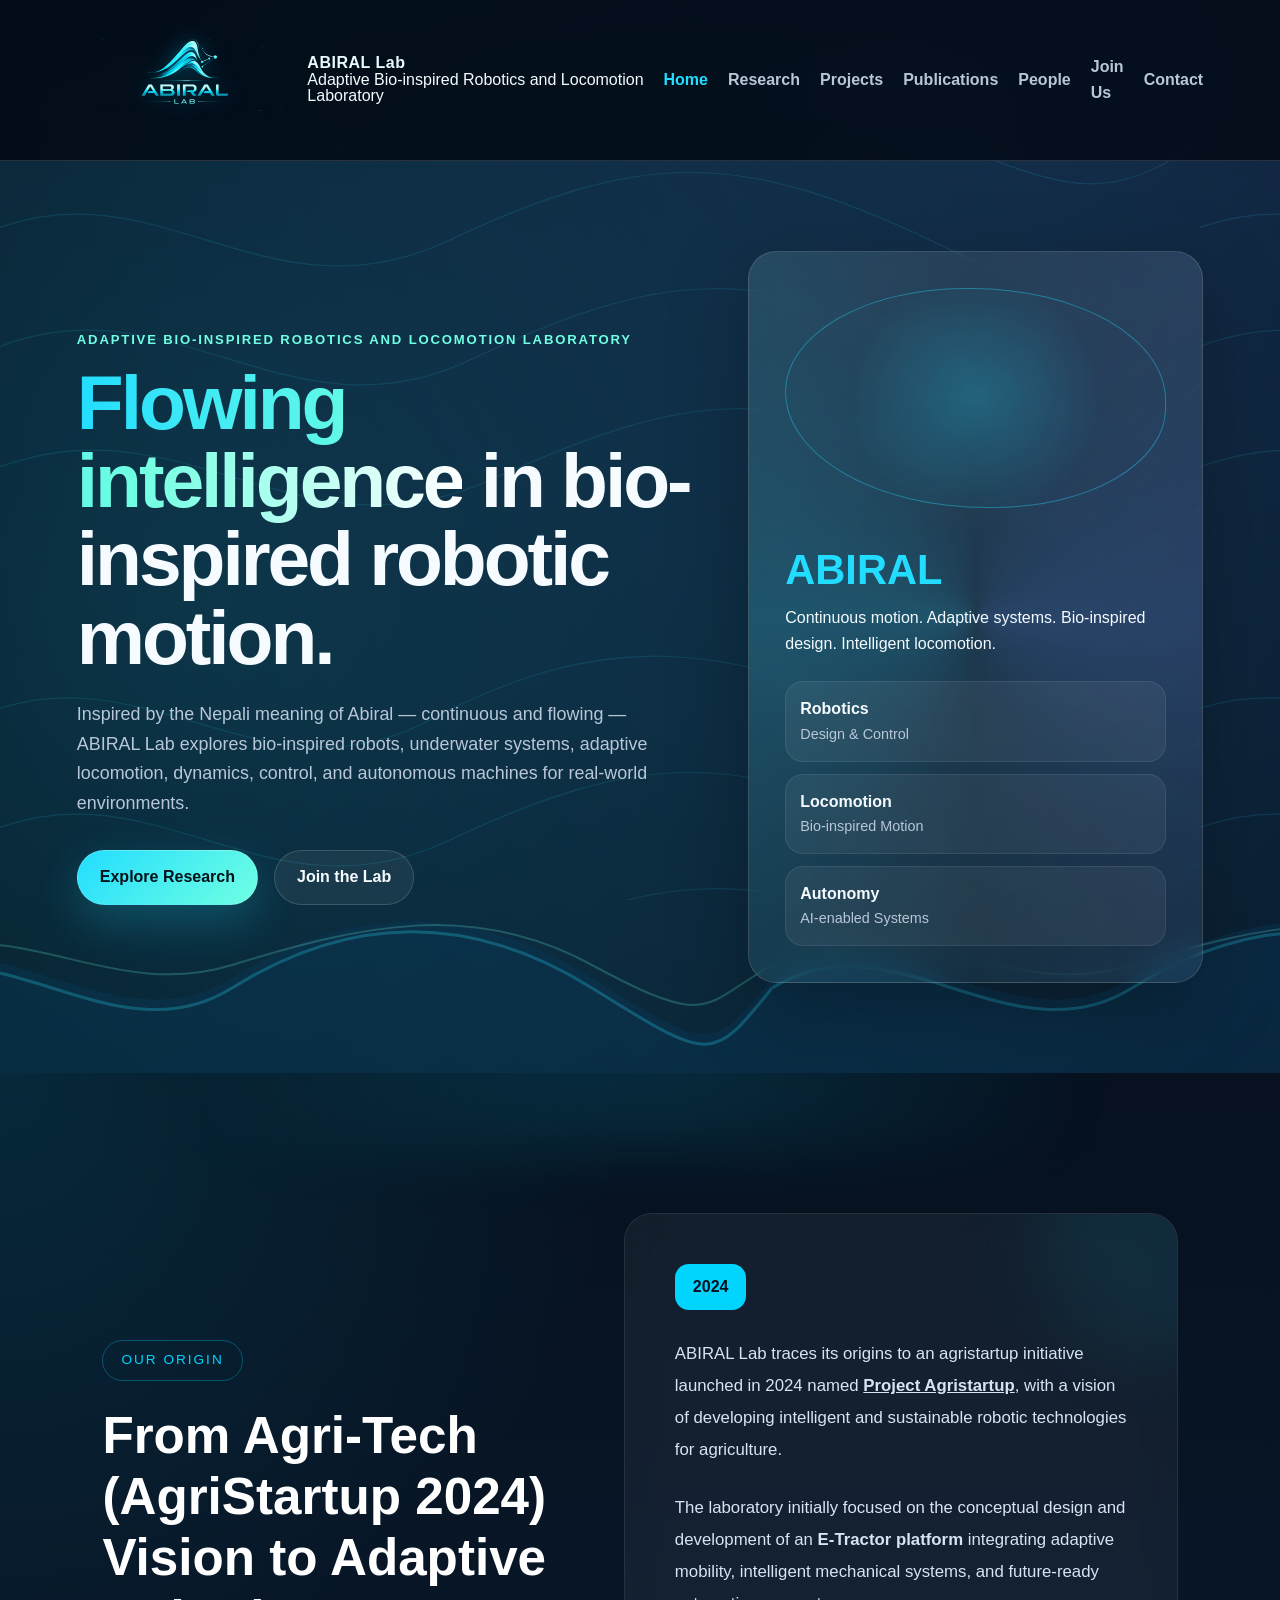
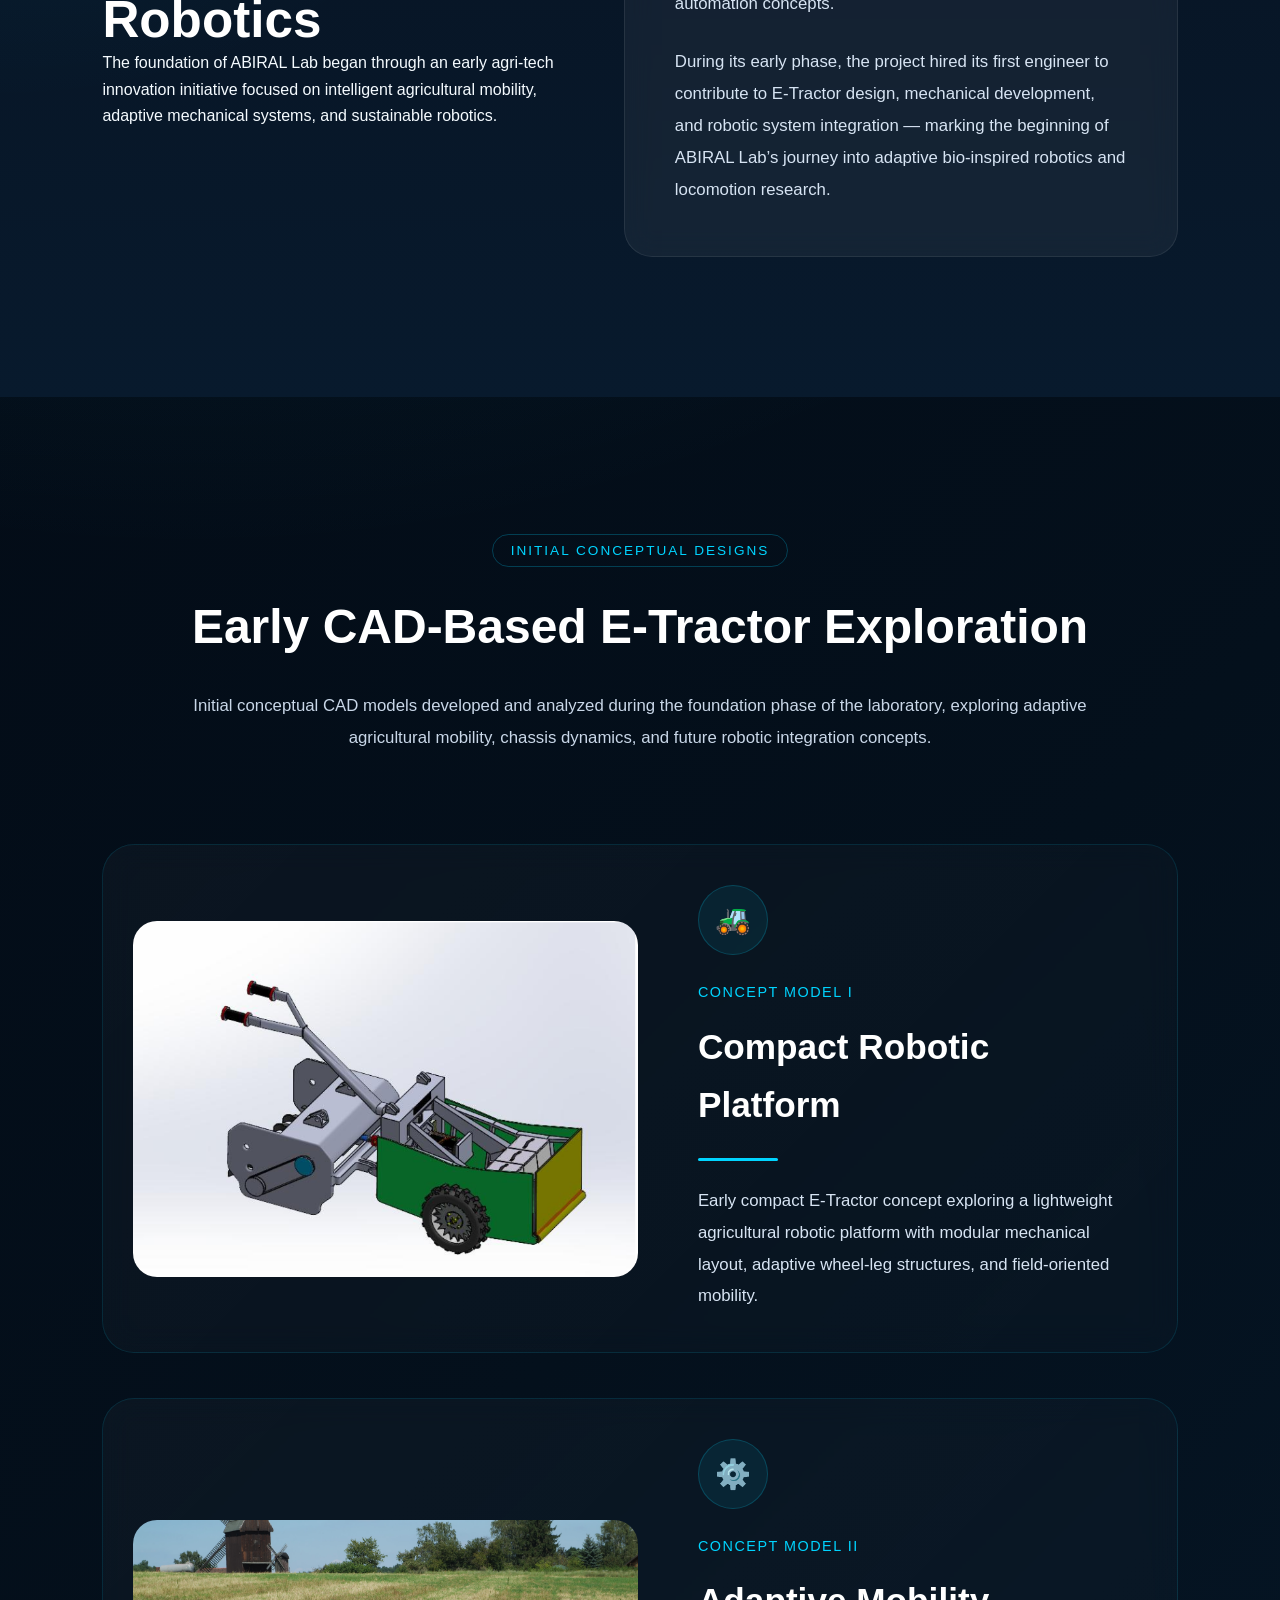
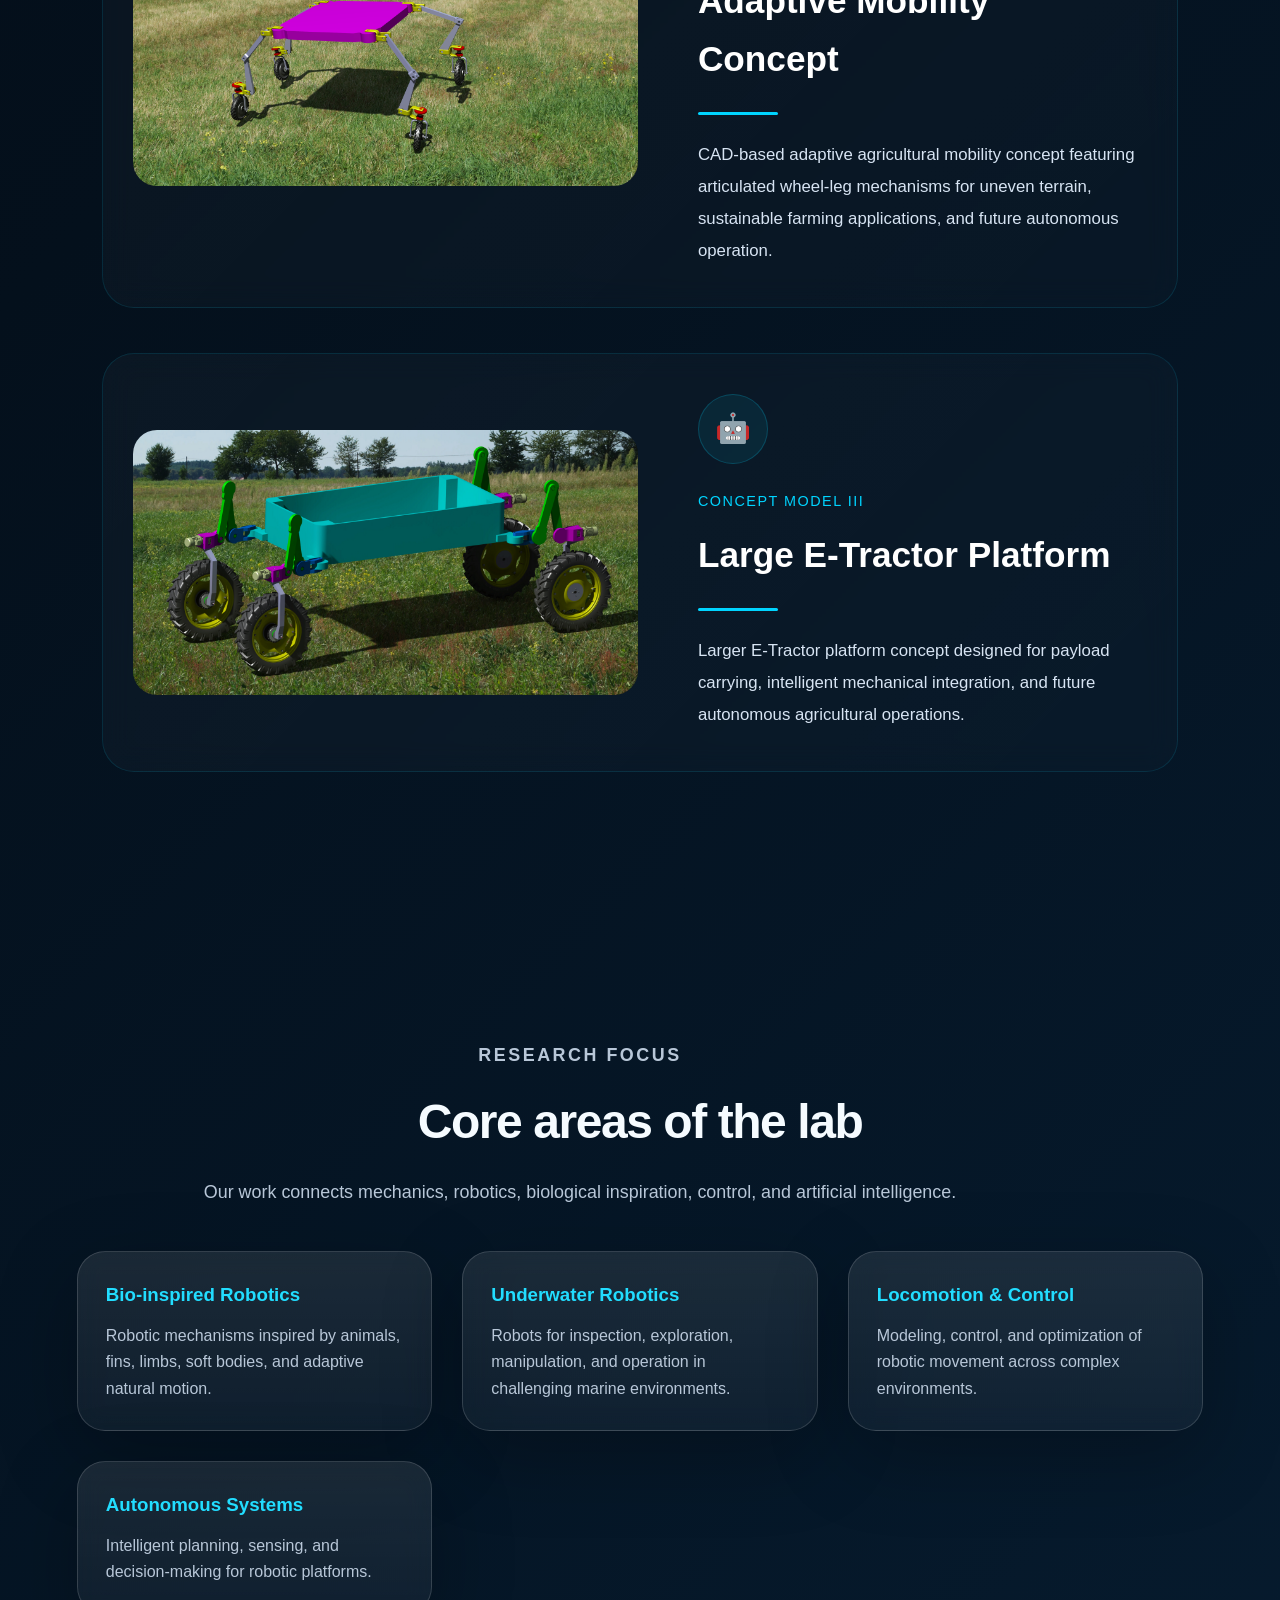
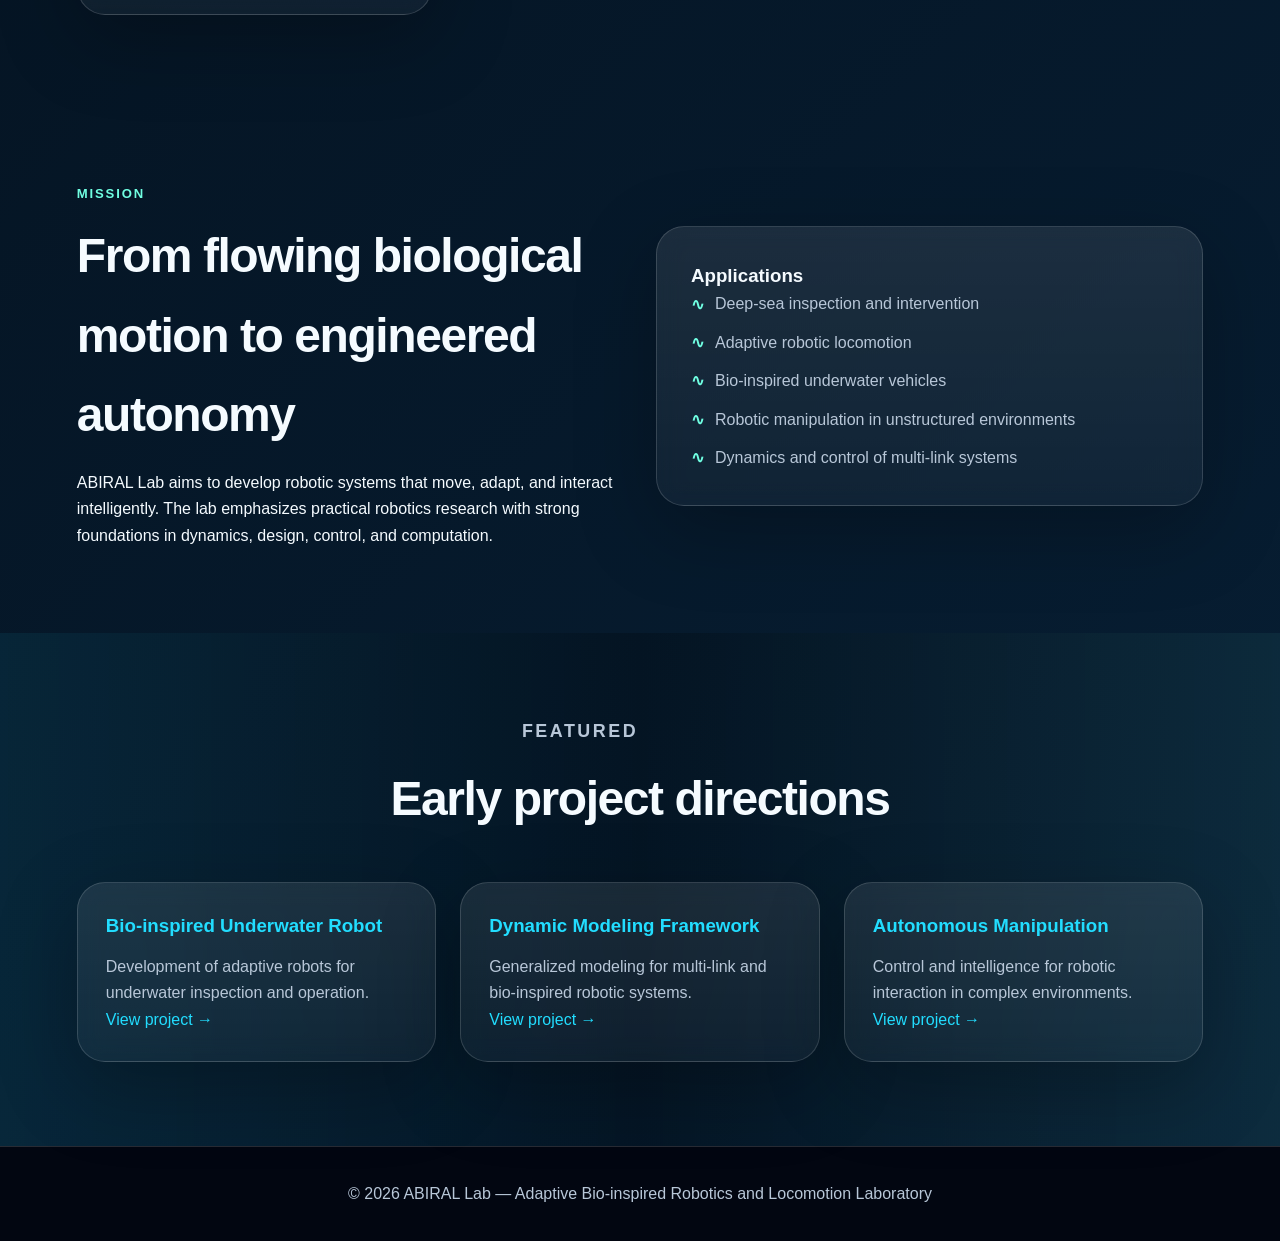
==== index.html @ 482db42f "Initial code of the website imported." ====
<!DOCTYPE html>
<html lang="en">
<head>
  <meta charset="UTF-8" />
  <meta name="viewport" content="width=device-width, initial-scale=1.0" />
  <meta name="description" content="ABIRAL Lab - Adaptive Bio-inspired Robotics and Locomotion Laboratory." />
  <title>ABIRAL Lab | Adaptive Bio-inspired Robotics and Locomotion Laboratory</title>
  <link rel="stylesheet" href="assets/css/style.css" />
</head>
<body>
  
  
  
	
<header class="site-header">

  <a class="brand" href="index.html">

    <img
      src="assets/images/logo.png"
      alt="ABIRAL Lab Logo"
      class="brand-logo"
    >

    <span class="brand-info">
      <strong>ABIRAL Lab</strong>
      <medium>Adaptive Bio-inspired Robotics and Locomotion Laboratory</medium>
    </span>

  </a>



    <button class="menu-toggle" aria-label="Toggle navigation">☰</button>
    <nav class="nav">
      <a class="active" href="index.html">Home</a>
      <a href="research.html">Research</a>
      <a href="projects.html">Projects</a>
      <a href="publications.html">Publications</a>
      <a href="people.html">People</a>
      <a href="join.html">Join Us</a>
      <a href="contact.html">Contact</a>
    </nav>
  </header>




  <main>
    <section class="hero">
      <div class="hero-grid">
        <div class="hero-text">
          <p class="eyebrow">Adaptive Bio-inspired Robotics and Locomotion Laboratory</p>
          <h1><span>Flowing intelligence</span> in bio-inspired robotic motion.</h1>
          <p class="lead">Inspired by the Nepali meaning of Abiral — continuous and flowing — ABIRAL Lab explores bio-inspired robots, underwater systems, adaptive locomotion, dynamics, control, and autonomous machines for real-world environments.</p>
          <div class="hero-actions">
            <a class="btn primary" href="research.html">Explore Research</a>
            <a class="btn secondary" href="join.html">Join the Lab</a>
          </div>
        </div>
        <div class="hero-card">
          <div class="orbit"></div>
          <h2>ABIRAL</h2>
          <p>Continuous motion. Adaptive systems. Bio-inspired design. Intelligent locomotion.</p>
          <div class="stats">
            <div><strong>Robotics</strong><span>Design & Control</span></div>
            <div><strong>Locomotion</strong><span>Bio-inspired Motion</span></div>
            <div><strong>Autonomy</strong><span>AI-enabled Systems</span></div>
          </div>
        </div>
      </div>
    </section>



<!-- ABOUT / ORIGIN SECTION -->
<section class="origin-section">

  <div class="wave-divider"></div>

  <div class="origin-container">

    <!-- LEFT -->
    <div class="origin-left">

      <span class="origin-tag">OUR ORIGIN</span>

      <h2>
        From Agri-Tech <strong>(AgriStartup 2024)</strong><br>
        Vision to Adaptive Robotics
      </h2>

      <p class="origin-intro">
        The foundation of ABIRAL Lab began through an early agri-tech
        innovation initiative focused on intelligent agricultural mobility,
        adaptive mechanical systems, and sustainable robotics.
      </p>

    </div>

    <!-- RIGHT -->
    <div class="origin-right">

      <div class="origin-card">

        <div class="year-badge">2024</div>

        <p>
          ABIRAL Lab traces its origins to an agristartup initiative
          launched in 2024 named
          <strong><u>Project Agristartup</u></strong>,
          with a vision of developing intelligent and sustainable robotic
          technologies for agriculture.
        </p>

        <br>

        <p>
          The laboratory initially focused on the conceptual design and
          development of an <strong>E-Tractor platform</strong> integrating
          adaptive mobility, intelligent mechanical systems, and future-ready
          automation concepts.
        </p>

        <br>

        <p>
          During its early phase, the project hired its first engineer to
          contribute to E-Tractor design, mechanical development, and robotic
          system integration — marking the beginning of ABIRAL Lab’s journey
          into adaptive bio-inspired robotics and locomotion research.
        </p>

      </div>

    </div>

  </div>



</section>
<!-- =========================================
     CAD SHOWCASE SECTION
========================================= -->

<section class="cad-showcase">

  <div class="cad-header">

    <span>INITIAL CONCEPTUAL DESIGNS</span>

    <h3>
      Early CAD-Based E-Tractor Exploration
    </h3>

    <p>
      Initial conceptual CAD models developed and analyzed during the
      foundation phase of the laboratory, exploring adaptive agricultural
      mobility, chassis dynamics, and future robotic integration concepts.
    </p>

  </div>

  <!-- MODEL 1 -->
  <div class="cad-row">

    <div class="cad-image">
      <img src="assets/images/model1.png"
           alt="Compact robotic agricultural platform">
    </div>

    <div class="cad-content">

      <div class="cad-icon">
        🚜
      </div>

      <span class="cad-label">
        CONCEPT MODEL I
      </span>

      <h4>
        Compact Robotic Platform
      </h4>

      <div class="cad-line"></div>

      <p>
        Early compact E-Tractor concept exploring a lightweight
        agricultural robotic platform with modular mechanical layout,
        adaptive wheel-leg structures, and field-oriented mobility.
      </p>

    </div>

  </div>

  <!-- MODEL 2 -->
  <div class="cad-row">

    <div class="cad-image">
      <img src="assets/images/model2.png"
           alt="Adaptive mobility agricultural robot">
    </div>

    <div class="cad-content">

      <div class="cad-icon">
        ⚙️
      </div>

      <span class="cad-label">
        CONCEPT MODEL II
      </span>

      <h4>
        Adaptive Mobility Concept
      </h4>

      <div class="cad-line"></div>

      <p>
        CAD-based adaptive agricultural mobility concept featuring
        articulated wheel-leg mechanisms for uneven terrain,
        sustainable farming applications, and future autonomous operation.
      </p>

    </div>

  </div>

  <!-- MODEL 3 -->
  <div class="cad-row">

    <div class="cad-image">
      <img src="assets/images/model3.png"
           alt="Large E-Tractor CAD concept">
    </div>

    <div class="cad-content">

      <div class="cad-icon">
        🤖
      </div>

      <span class="cad-label">
        CONCEPT MODEL III
      </span>

      <h4>
        Large E-Tractor Platform
      </h4>

      <div class="cad-line"></div>

      <p>
        Larger E-Tractor platform concept designed for payload carrying,
        intelligent mechanical integration, and future autonomous
        agricultural operations.
      </p>

    </div>

  </div>

</section>






    <section class="section">
      <div class="section-heading">
        <p class="eyebrow">Research Focus</p>
        <h2>Core areas of the lab</h2>
        <p>Our work connects mechanics, robotics, biological inspiration, control, and artificial intelligence.</p>
      </div>
      <div class="cards four">
        <article class="card"><h3>Bio-inspired Robotics</h3><p>Robotic mechanisms inspired by animals, fins, limbs, soft bodies, and adaptive natural motion.</p></article>
        <article class="card"><h3>Underwater Robotics</h3><p>Robots for inspection, exploration, manipulation, and operation in challenging marine environments.</p></article>
        <article class="card"><h3>Locomotion & Control</h3><p>Modeling, control, and optimization of robotic movement across complex environments.</p></article>
        <article class="card"><h3>Autonomous Systems</h3><p>Intelligent planning, sensing, and decision-making for robotic platforms.</p></article>
      </div>
    </section>

    <section class="section split">
      <div>
        <p class="eyebrow">Mission</p>
        <h2>From flowing biological motion to engineered autonomy</h2>
        <p>ABIRAL Lab aims to develop robotic systems that move, adapt, and interact intelligently. The lab emphasizes practical robotics research with strong foundations in dynamics, design, control, and computation.</p>
      </div>
      <div class="panel">
        <h3>Applications</h3>
        <ul class="clean-list">
          <li>Deep-sea inspection and intervention</li>
          <li>Adaptive robotic locomotion</li>
          <li>Bio-inspired underwater vehicles</li>
          <li>Robotic manipulation in unstructured environments</li>
          <li>Dynamics and control of multi-link systems</li>
        </ul>
      </div>
    </section>

    <section class="section dark-band">
      <div class="section-heading">
        <p class="eyebrow">Featured</p>
        <h2>Early project directions</h2>
      </div>
      <div class="cards three">
        <article class="card glow"><h3>Bio-inspired Underwater Robot</h3><p>Development of adaptive robots for underwater inspection and operation.</p><a href="projects.html">View project →</a></article>
        <article class="card glow"><h3>Dynamic Modeling Framework</h3><p>Generalized modeling for multi-link and bio-inspired robotic systems.</p><a href="projects.html">View project →</a></article>
        <article class="card glow"><h3>Autonomous Manipulation</h3><p>Control and intelligence for robotic interaction in complex environments.</p><a href="projects.html">View project →</a></article>
      </div>
    </section>
  </main>

  <footer class="footer"><p>© 2026 ABIRAL Lab — Adaptive Bio-inspired Robotics and Locomotion Laboratory</p></footer>
  <script src="assets/js/main.js"></script>
</body>
</html>
---- assets/css/style.css ----
:root{
  --bg:#04101c;
  --bg2:#08243b;
  --panel:rgba(255,255,255,.075);
  --line:rgba(255,255,255,.15);
  --text:#f5fbff;
  --muted:#b8c7d8;
  --cyan:#22ddff;
  --blue:#5d8cff;
  --aqua:#70ffe2;
  --dark:#020711;
}
*{box-sizing:border-box;margin:0;padding:0}
html{scroll-behavior:smooth}
body{
  font-family:Inter,Arial,sans-serif;
  background:
    radial-gradient(circle at 15% 10%,rgba(34,221,255,.18),transparent 28%),
    radial-gradient(circle at 85% 0%,rgba(93,140,255,.18),transparent 26%),
    linear-gradient(135deg,#020711 0%,#04101c 48%,#071f35 100%);
  color:var(--text);
  line-height:1.65;
  overflow-x:hidden;
}
body:before{
  content:"";
  position:fixed;
  inset:0;
  pointer-events:none;
  opacity:.28;
  background-image:
    url("data:image/svg+xml,%3Csvg width='1200' height='600' viewBox='0 0 1200 600' xmlns='http://www.w3.org/2000/svg'%3E%3Cg fill='none' stroke='%2322ddff' stroke-width='1.2' stroke-opacity='.45'%3E%3Cpath d='M-30 120 C140 40 260 210 430 120 S720 40 900 120 1110 210 1230 120'/%3E%3Cpath d='M-30 240 C150 150 260 330 450 240 S740 150 930 240 1110 330 1230 240'/%3E%3Cpath d='M-30 360 C160 260 280 450 470 360 S760 260 950 360 1120 450 1230 360'/%3E%3Cpath d='M-30 480 C170 380 290 570 490 480 S780 380 970 480 1130 570 1230 480'/%3E%3C/g%3E%3C/svg%3E");
  background-size:1200px 600px;
  animation:waveDrift 24s linear infinite;
}
a{color:var(--cyan);text-decoration:none}
.site-header{
  position:sticky;top:0;z-index:10;
  display:flex;align-items:center;justify-content:space-between;
  padding:16px 6%;
  background:rgba(2,7,17,.78);
  backdrop-filter:blur(18px);
  border-bottom:1px solid var(--line);
}
.brand{display:flex;gap:12px;align-items:center;color:var(--text)}
.brand-mark{
  display:grid;place-items:center;width:44px;height:44px;border-radius:16px;
  background:linear-gradient(135deg,var(--cyan),var(--aqua) 48%,var(--blue));
  color:#00111a;font-weight:900;
  box-shadow:0 0 34px rgba(34,221,255,.32);
}
.brand small{display:block;color:var(--muted);font-size:.75rem}
.nav{display:flex;gap:20px;align-items:center}.nav a{color:var(--muted);font-weight:700}.nav a:hover,.nav a.active{color:var(--cyan)}
.menu-toggle{display:none;background:none;border:1px solid var(--line);color:var(--text);font-size:1.4rem;border-radius:10px;padding:6px 10px}
.hero{min-height:90vh;display:flex;align-items:center;padding:90px 6%;position:relative;overflow:hidden}
.hero:before,.hero:after{content:"";position:absolute;left:-10%;right:-10%;height:190px;pointer-events:none;background-repeat:repeat-x;background-size:900px 190px;opacity:.48}
.hero:before{bottom:0;background-image:url("data:image/svg+xml,%3Csvg width='900' height='190' viewBox='0 0 900 190' xmlns='http://www.w3.org/2000/svg'%3E%3Cpath d='M0 95 C120 20 240 170 360 95 S600 20 720 95 840 170 900 95 V190 H0 Z' fill='%23093a5a' fill-opacity='.75'/%3E%3Cpath d='M0 105 C120 30 240 180 360 105 S600 30 720 105 840 180 900 105' fill='none' stroke='%2322ddff' stroke-width='3' stroke-opacity='.55'/%3E%3C/svg%3E");animation:waveSlide 18s linear infinite}
.hero:after{bottom:28px;background-image:url("data:image/svg+xml,%3Csvg width='900' height='190' viewBox='0 0 900 190' xmlns='http://www.w3.org/2000/svg'%3E%3Cpath d='M0 110 C140 45 230 150 360 110 S600 45 720 110 830 150 900 110' fill='none' stroke='%2370ffe2' stroke-width='2' stroke-opacity='.45'/%3E%3C/svg%3E");animation:waveSlideReverse 23s linear infinite}
.hero-grid{display:grid;grid-template-columns:1.15fr .85fr;gap:56px;align-items:center;width:100%;position:relative;z-index:1}
.eyebrow{color:var(--aqua);text-transform:uppercase;letter-spacing:.14em;font-size:.82rem;font-weight:900;margin-bottom:12px}
.hero h1,.page-hero h1{font-size:clamp(2.5rem,6vw,5.4rem);line-height:1.02;margin-bottom:24px;letter-spacing:-.04em}
.hero h1 span,.fluid-text{background:linear-gradient(90deg,var(--cyan),var(--aqua),#fff);-webkit-background-clip:text;background-clip:text;color:transparent}
.lead,.page-hero p,.section-heading p{color:var(--muted);font-size:1.12rem;max-width:760px}
.hero-actions{margin-top:32px;display:flex;gap:16px;flex-wrap:wrap}.btn{display:inline-block;padding:13px 22px;border-radius:999px;font-weight:900;border:1px solid var(--line)}.btn.primary{background:linear-gradient(135deg,var(--cyan),var(--aqua));color:#00111a;box-shadow:0 16px 45px rgba(34,221,255,.22)}.btn.secondary{color:var(--text);background:rgba(255,255,255,.06)}
.hero-card,.panel,.card,.person,.publication,.project,.contact-form{background:linear-gradient(180deg,rgba(255,255,255,.09),rgba(255,255,255,.045));border:1px solid var(--line);border-radius:28px;box-shadow:0 24px 80px rgba(0,0,0,.25);backdrop-filter:blur(12px)}
.hero-card{padding:36px;position:relative;overflow:hidden}.hero-card:before{content:"";position:absolute;inset:-80px;background:conic-gradient(from 180deg,transparent,var(--cyan),transparent,var(--blue),transparent);opacity:.16;animation:spin 12s linear infinite}.hero-card>*{position:relative}.orbit{height:220px;border:1px solid rgba(34,221,255,.4);border-radius:48% 52% 46% 54%;margin-bottom:28px;background:radial-gradient(circle,rgba(34,221,255,.24),transparent 58%);animation:morph 7s ease-in-out infinite}.hero-card h2{font-size:2.6rem;color:var(--cyan)}.stats{display:grid;gap:12px;margin-top:24px}.stats div{padding:14px;border-radius:18px;background:rgba(255,255,255,.06);border:1px solid rgba(255,255,255,.08)}.stats span{display:block;color:var(--muted);font-size:.9rem}
.section{padding:84px 6%;position:relative}.section-heading{text-align:center;max-width:880px;margin:0 auto 44px}.section-heading h2,.section h2{font-size:clamp(2rem,4vw,3rem);margin-bottom:16px;letter-spacing:-.03em}.cards{display:grid;gap:24px}.cards.four{grid-template-columns:repeat(4,1fr)}.cards.three{grid-template-columns:repeat(3,1fr)}.card,.person,.publication{padding:28px}.card h3,.person h3,.publication h3,.project h3{color:var(--cyan);margin-bottom:12px}.card p,.person p,.publication p,.project p,.panel p,.clean-list{color:var(--muted)}.glow:hover,.card:hover{border-color:rgba(34,221,255,.75);transform:translateY(-5px);transition:.25s;box-shadow:0 22px 70px rgba(34,221,255,.12)}
.split{display:grid;grid-template-columns:1fr 1fr;gap:32px;align-items:center}.panel{padding:34px}.clean-list{list-style:none;display:grid;gap:12px}.clean-list li{padding-left:24px;position:relative}.clean-list li:before{content:'∿';position:absolute;left:0;color:var(--aqua);font-weight:900}.dark-band{background:linear-gradient(90deg,rgba(34,221,255,.07),rgba(0,0,0,.22),rgba(112,255,226,.06))}.page-hero{padding:105px 6% 70px;text-align:center;background:linear-gradient(180deg,rgba(34,221,255,.12),transparent);position:relative;overflow:hidden}.page-hero:after{content:"";position:absolute;left:-10%;right:-10%;bottom:-35px;height:120px;background:url("data:image/svg+xml,%3Csvg width='900' height='120' viewBox='0 0 900 120' xmlns='http://www.w3.org/2000/svg'%3E%3Cpath d='M0 70 C130 10 250 125 380 70 S620 10 750 70 850 125 900 70' fill='none' stroke='%2322ddff' stroke-width='2' stroke-opacity='.35'/%3E%3C/svg%3E") repeat-x;background-size:900px 120px;animation:waveSlide 20s linear infinite}.page-hero>*{position:relative;z-index:1}.page-hero p{margin:0 auto}.project-list{display:grid;gap:18px}.project{display:grid;grid-template-columns:70px 1fr;gap:18px;padding:26px}.project span{font-size:2rem;font-weight:900;color:var(--cyan)}.avatar{width:82px;height:82px;border-radius:50%;display:grid;place-items:center;background:linear-gradient(135deg,var(--cyan),var(--aqua),var(--blue));color:#00111a;font-weight:900;font-size:1.4rem;margin-bottom:18px}.contact-grid{display:grid;grid-template-columns:1fr 1fr;gap:32px}.contact-form{padding:30px;display:grid;gap:16px}.contact-form label{display:grid;gap:8px;color:var(--muted)}input,textarea{width:100%;padding:13px 14px;border-radius:12px;border:1px solid var(--line);background:rgba(0,0,0,.25);color:var(--text)}textarea{min-height:130px}.note{font-size:.9rem;color:var(--muted)}.footer{text-align:center;padding:34px 6%;background:#020611;color:var(--muted);border-top:1px solid var(--line)}
@keyframes waveDrift{from{background-position:0 0}to{background-position:1200px 0}}
@keyframes waveSlide{from{background-position:0 0}to{background-position:900px 0}}
@keyframes waveSlideReverse{from{background-position:900px 0}to{background-position:0 0}}
@keyframes spin{to{transform:rotate(360deg)}}
@keyframes morph{0%,100%{border-radius:48% 52% 46% 54%;transform:scale(1)}50%{border-radius:58% 42% 56% 44%;transform:scale(1.035)}}
@media(max-width:980px){.hero-grid,.split,.contact-grid{grid-template-columns:1fr}.cards.four,.cards.three{grid-template-columns:repeat(2,1fr)}}
@media(max-width:760px){.site-header{align-items:flex-start}.menu-toggle{display:block}.nav{display:none;position:absolute;left:6%;right:6%;top:72px;flex-direction:column;align-items:flex-start;background:rgba(3,8,18,.96);padding:18px;border:1px solid var(--line);border-radius:18px}.nav.open{display:flex}.hero{padding-top:50px}.cards.four,.cards.three{grid-template-columns:1fr}.project{grid-template-columns:1fr}.brand small{display:none}.hero-card{padding:26px}}



/* =========================================
   ORIGIN / TIMELINE SECTION
========================================= */

.origin-section {
  position: relative;
  padding: 140px 8%;
  overflow: hidden;
  background:
    radial-gradient(circle at top left,
      rgba(0,212,255,0.12),
      transparent 40%),
    linear-gradient(to bottom,
      #07111f,
      #081a2d);
}

.wave-divider {
  position: absolute;
  top: -60px;
  left: 0;
  width: 100%;
  height: 140px;
  background:
    radial-gradient(circle at 50% 0%,
      rgba(0,212,255,0.15),
      transparent 70%);
  filter: blur(30px);
}

.origin-container {
  display: grid;
  grid-template-columns: 1fr 1.2fr;
  gap: 60px;
  align-items: center;
}

.origin-tag {
  display: inline-block;
  padding: 8px 18px;
  border: 1px solid rgba(0,212,255,0.3);
  border-radius: 50px;
  color: #00d4ff;
  font-size: 0.85rem;
  letter-spacing: 2px;
  margin-bottom: 24px;
}

.origin-left h2 {
  font-size: 3.2rem;
  line-height: 1.2;
  color: white;
}

.origin-card {
  position: relative;
  background: rgba(255,255,255,0.05);
  border: 1px solid rgba(255,255,255,0.08);
  border-radius: 28px;
  padding: 50px;
  backdrop-filter: blur(14px);
  overflow: hidden;
}

.origin-card::before {
  content: '';
  position: absolute;
  top: -100px;
  right: -100px;
  width: 240px;
  height: 240px;
  background: rgba(0,212,255,0.08);
  border-radius: 50%;
  filter: blur(40px);
}

.year-badge {
  display: inline-block;
  background: #00d4ff;
  color: #07111f;
  padding: 10px 18px;
  border-radius: 14px;
  font-weight: bold;
  margin-bottom: 28px;
}

.origin-card p {
  color: #d7e4f3;
  line-height: 1.9;
  font-size: 1.05rem;
}

/* Responsive */

@media (max-width: 900px) {

  .origin-container {
    grid-template-columns: 1fr;
  }

  .origin-left h2 {
    font-size: 2.2rem;
  }

  .origin-card {
    padding: 35px;
  }
}



/* =========================================
   MODERN CAD SHOWCASE
========================================= */

.cad-showcase {
  padding: 140px 8%;
  position: relative;
}

.cad-header {
  text-align: center;
  margin-bottom: 90px;
}

.cad-header span {
  color: #00d4ff;
  letter-spacing: 2px;
  font-size: 0.85rem;
  border: 1px solid rgba(0,212,255,0.25);
  padding: 8px 18px;
  border-radius: 40px;
}

.cad-header h3 {
  margin-top: 24px;
  font-size: 3rem;
  color: white;
}

.cad-header p {
  max-width: 950px;
  margin: 24px auto 0;
  color: #c9d7e8;
  line-height: 1.9;
  font-size: 1.05rem;
}

/* ROW */

.cad-row {
  display: grid;
  grid-template-columns: 1.1fr 1fr;
  gap: 50px;
  align-items: center;

  background:
    linear-gradient(
      135deg,
      rgba(255,255,255,0.03),
      rgba(255,255,255,0.015)
    );

  border: 1px solid rgba(0,212,255,0.12);
  border-radius: 32px;

  padding: 30px;
  margin-bottom: 45px;

  backdrop-filter: blur(14px);

  transition: 0.4s;
}

.cad-row:hover {
  transform: translateY(-8px);

  border-color: rgba(0,212,255,0.35);

  box-shadow:
    0 0 50px rgba(0,212,255,0.10);
}

/* IMAGE */

.cad-image {
  border-radius: 24px;
  overflow: hidden;
  background: #0a1320;
}

.cad-image img {
  width: 100%;
  max-height: 420px;
  object-fit: contain;
  display: block;

  transition: 0.5s;
}

.cad-row:hover img {
  transform: scale(1.02);
}

/* CONTENT */

.cad-content {
  padding: 10px;
}

.cad-icon {
  width: 70px;
  height: 70px;

  display: flex;
  align-items: center;
  justify-content: center;

  border-radius: 50%;

  background:
    rgba(0,212,255,0.08);

  border:
    1px solid rgba(0,212,255,0.2);

  font-size: 1.8rem;

  margin-bottom: 24px;
}

.cad-label {
  color: #00d4ff;
  font-size: 0.9rem;
  letter-spacing: 1.5px;
}

.cad-content h4 {
  margin-top: 12px;
  font-size: 2.2rem;
  color: white;
}

.cad-line {
  width: 80px;
  height: 3px;
  background: #00d4ff;
  margin: 24px 0;
  border-radius: 20px;
}

.cad-content p {
  color: #d7e4f3;
  line-height: 1.9;
  font-size: 1.05rem;
}

/* RESPONSIVE */

@media (max-width: 1000px) {

  .cad-row {
    grid-template-columns: 1fr;
  }

  .cad-header h3 {
    font-size: 2.2rem;
  }

  .cad-content h4 {
    font-size: 1.8rem;
  }

  .cad-image img {
    max-height: 320px;
  }
}


/* =========================================
   ABIRAL LOGO
========================================= */

.abiral-logo {
  display: flex;
  flex-direction: column;
  align-items: center;
  justify-content: center;

  padding: 40px;
}

/* SYMBOL */

.logo-symbol {
  width: 340px;
  margin-bottom: 10px;
}

.logo-symbol svg {
  width: 100%;
  height: auto;
}

/* TEXT */

.logo-text {
  text-align: center;
}

.logo-text h1 {

  font-size: 4rem;
  font-weight: 800;
  letter-spacing: 6px;

  margin: 0;

  background:
    linear-gradient(
      to right,
      #8ffcff,
      #00d4ff
    );

  -webkit-background-clip: text;
  -webkit-text-fill-color: transparent;

  text-shadow:
    0 0 25px rgba(0,212,255,0.35);
}

.logo-text span {

  display: block;

  margin-top: -5px;

  font-size: 1.4rem;
  letter-spacing: 10px;

  color: #b8f6ff;

  text-shadow:
    0 0 12px rgba(0,212,255,0.25);
}

/* RESPONSIVE */

@media (max-width: 768px) {

  .logo-symbol {
    width: 240px;
  }

  .logo-text h1 {
    font-size: 2.8rem;
  }

  .logo-text span {
    font-size: 1rem;
    letter-spacing: 6px;
  }

}


/* =========================================
   HERO ELLIPSE LOGO
========================================= */

.hero-ellipse {

  position: relative;

  width: 100%;
  height: 260px;

  display: flex;
  align-items: center;
  justify-content: center;

  margin-bottom: 50px;

  border-radius: 50%;

  border:
    2px solid rgba(0,212,255,0.18);

  background:
    radial-gradient(
      circle at center,
      rgba(0,212,255,0.12),
      rgba(0,212,255,0.02)
    );

  overflow: hidden;
}

/* glow */

.hero-ellipse::before {

  content: '';

  position: absolute;

  width: 140%;
  height: 140%;

  background:
    radial-gradient(
      circle,
      rgba(0,212,255,0.12),
      transparent 70%
    );

  animation:
    pulseGlow 6s ease-in-out infinite;
}

/* LOGO */

.ellipse-logo {

  position: relative;
  z-index: 2;

  width: 240px;
  max-width: 65%;

  object-fit: contain;

  filter:
    drop-shadow(0 0 35px rgba(0,212,255,0.4));

  transition: 0.5s;
}

.ellipse-logo:hover {

  transform:
    scale(1.04);

  filter:
    drop-shadow(0 0 55px rgba(0,212,255,0.65));
}

/* ANIMATION */

@keyframes pulseGlow {

  0% {
    transform: scale(1);
    opacity: 0.6;
  }

  50% {
    transform: scale(1.05);
    opacity: 1;
  }

  100% {
    transform: scale(1);
    opacity: 0.6;
  }
}

/* =========================================
   HERO ELLIPSE LOGO
========================================= */

.hero-ellipse {

  position: relative;

  width: 100%;
  height: 260px;

  display: flex;
  align-items: center;
  justify-content: center;

  margin-bottom: 50px;

  border-radius: 50%;

  border:
    2px solid rgba(0,212,255,0.18);

  background:
    radial-gradient(
      circle at center,
      rgba(0,212,255,0.12),
      rgba(0,212,255,0.02)
    );

  overflow: hidden;
}

/* glow */

.hero-ellipse::before {

  content: '';

  position: absolute;

  width: 140%;
  height: 140%;

  background:
    radial-gradient(
      circle,
      rgba(0,212,255,0.12),
      transparent 70%
    );

  animation:
    pulseGlow 6s ease-in-out infinite;
}

/* LOGO */

.ellipse-logo {

  position: relative;
  z-index: 2;

  width: 240px;
  max-width: 65%;

  object-fit: contain;

  filter:
    drop-shadow(0 0 35px rgba(0,212,255,0.4));

  transition: 0.5s;
}

.ellipse-logo:hover {

  transform:
    scale(1.04);

  filter:
    drop-shadow(0 0 55px rgba(0,212,255,0.65));
}

/* ANIMATION */

@keyframes pulseGlow {

  0% {
    transform: scale(1);
    opacity: 0.6;
  }

  50% {
    transform: scale(1.05);
    opacity: 1;
  }

  100% {
    transform: scale(1);
    opacity: 0.6;
  }
}

/* MOBILE */

@media (max-width: 420px) {

  .hero-ellipse {
    height: 60px;
  }

  .ellipse-logo {
    width: 40px;
  }

}

//* =========================================
   HEADER BRAND
========================================= */

.brand {

  display: flex;
  align-items: center;
  gap: 12px;

  text-decoration: none;
}

/* LOGO */

.brand-logo {

  width: 256px;
  height: 128px;

  object-fit: contain;

  border-radius: 50%;

  filter:
    drop-shadow(0 0 10px rgba(0,212,255,0.28));

  transition: 0.15s;
}

.brand:hover .brand-logo {

  transform: scale(1.05);

  filter:
    drop-shadow(0 0 16px rgba(0,212,255,0.45));
}

/* TEXT */

.brand-info {

  display: flex;
  flex-direction: column;

  line-height: 1.05;
}

.brand-info strong {

  color: #e8fbff;

  font-size: 1rem;
  letter-spacing: 0.5px;
}

.brand-info small {

  margin-top: 4px;

  color: #8eb7c9;

  font-size: 0.68rem;

  letter-spacing: 0.8px;
}

/* MOBILE */

@media (max-width: 768px) {

  .brand-logo {

    width: 64px;
    height: 64px;
  }

  .brand-info strong {

    font-size: 0.9rem;
  }

  .brand-info small {

    font-size: 0.58rem;
  }

}

/* =========================================
   PEOPLE SECTION
========================================= */

.person {

  background:
    linear-gradient(
      145deg,
      rgba(255,255,255,0.04),
      rgba(255,255,255,0.015)
    );

  border:
    1px solid rgba(0,212,255,0.12);

  border-radius: 28px;

  padding: 40px 32px;

  text-align: center;

  transition: 0.4s;

  backdrop-filter: blur(12px);
}

.person:hover {

  transform: translateY(-8px);

  border-color:
    rgba(0,212,255,0.35);

  box-shadow:
    0 0 40px rgba(0,212,255,0.10);
}

/* IMAGE */

.person-img {

  width: 130px;
  height: 130px;

  border-radius: 50%;

  object-fit: cover;

  margin-bottom: 24px;

  border:
    3px solid rgba(0,212,255,0.28);

  box-shadow:
    0 0 24px rgba(0,212,255,0.15);
}

/* NAME */

.person h3 {

  color: white;

  font-size: 1.35rem;

  margin-bottom: 10px;
}

/* ROLE */

.person .role {

  color: #00d4ff;

  font-weight: 600;

  margin-bottom: 20px;

  letter-spacing: 0.5px;
}

/* DESCRIPTION */

.person p {

  color: #cddceb;

  line-height: 1.8;

  font-size: 0.96rem;
}

/* AVATAR FALLBACK */

.avatar {

  width: 130px;
  height: 130px;

  margin: auto auto 24px;

  border-radius: 50%;

  display: flex;
  align-items: center;
  justify-content: center;

  background:
    radial-gradient(
      circle,
      rgba(0,212,255,0.18),
      rgba(0,212,255,0.05)
    );

  border:
    2px solid rgba(0,212,255,0.2);

  color: #00d4ff;

  font-size: 2rem;
  font-weight: bold;
}

/* =========================================
   FOUR COLUMN GRID
========================================= */

.cards.four {

  display: grid;

  grid-template-columns:
    repeat(auto-fit, minmax(280px, 1fr));

  gap: 30px;
}




/* =========================================
   TRACTOR PROJECTS
========================================= */

.tractor-projects {

  display: flex;
  flex-direction: column;

  gap: 35px;

  margin-bottom: 80px;
}

/* CARD */

.tractor-card {

  display: grid;

  grid-template-columns:
    380px 1fr;

  gap: 35px;

  align-items: center;

  background:
    linear-gradient(
      145deg,
      rgba(255,255,255,0.04),
      rgba(255,255,255,0.015)
    );

  border:
    1px solid rgba(0,212,255,0.12);

  border-radius: 28px;

  overflow: hidden;

  transition: 0.4s;

  backdrop-filter: blur(12px);
}

.tractor-card:hover {

  transform: translateY(-6px);

  border-color:
    rgba(0,212,255,0.35);

  box-shadow:
    0 0 40px rgba(0,212,255,0.10);
}

/* IMAGE */

.tractor-image {

  background: #0a1320;

  height: 240px;

  display: flex;
  align-items: center;
  justify-content: center;
}

.tractor-image img {

  width: 100%;
  height: 100%;

  object-fit: contain;

  transition: 0.5s;
}

.tractor-card:hover img {

  transform: scale(1.03);
}

/* CONTENT */

.tractor-content {

  padding-right: 40px;
}

.tractor-content span {

  display: inline-block;

  margin-bottom: 14px;

  color: #00d4ff;

  font-size: 0.9rem;

  letter-spacing: 1px;
}

.tractor-content h3 {

  color: white;

  font-size: 2rem;

  margin-bottom: 18px;
}

.tractor-content p {

  color: #cddceb;

  line-height: 1.9;

  max-width: 800px;
}

/* MOBILE */

@media (max-width: 900px) {

  .tractor-card {

    grid-template-columns: 1fr;
  }

  .tractor-image {

    height: 220px;
  }

  .tractor-content {

    padding:
      10px 28px 35px;
  }

  .tractor-content h3 {

    font-size: 1.5rem;
  }

}
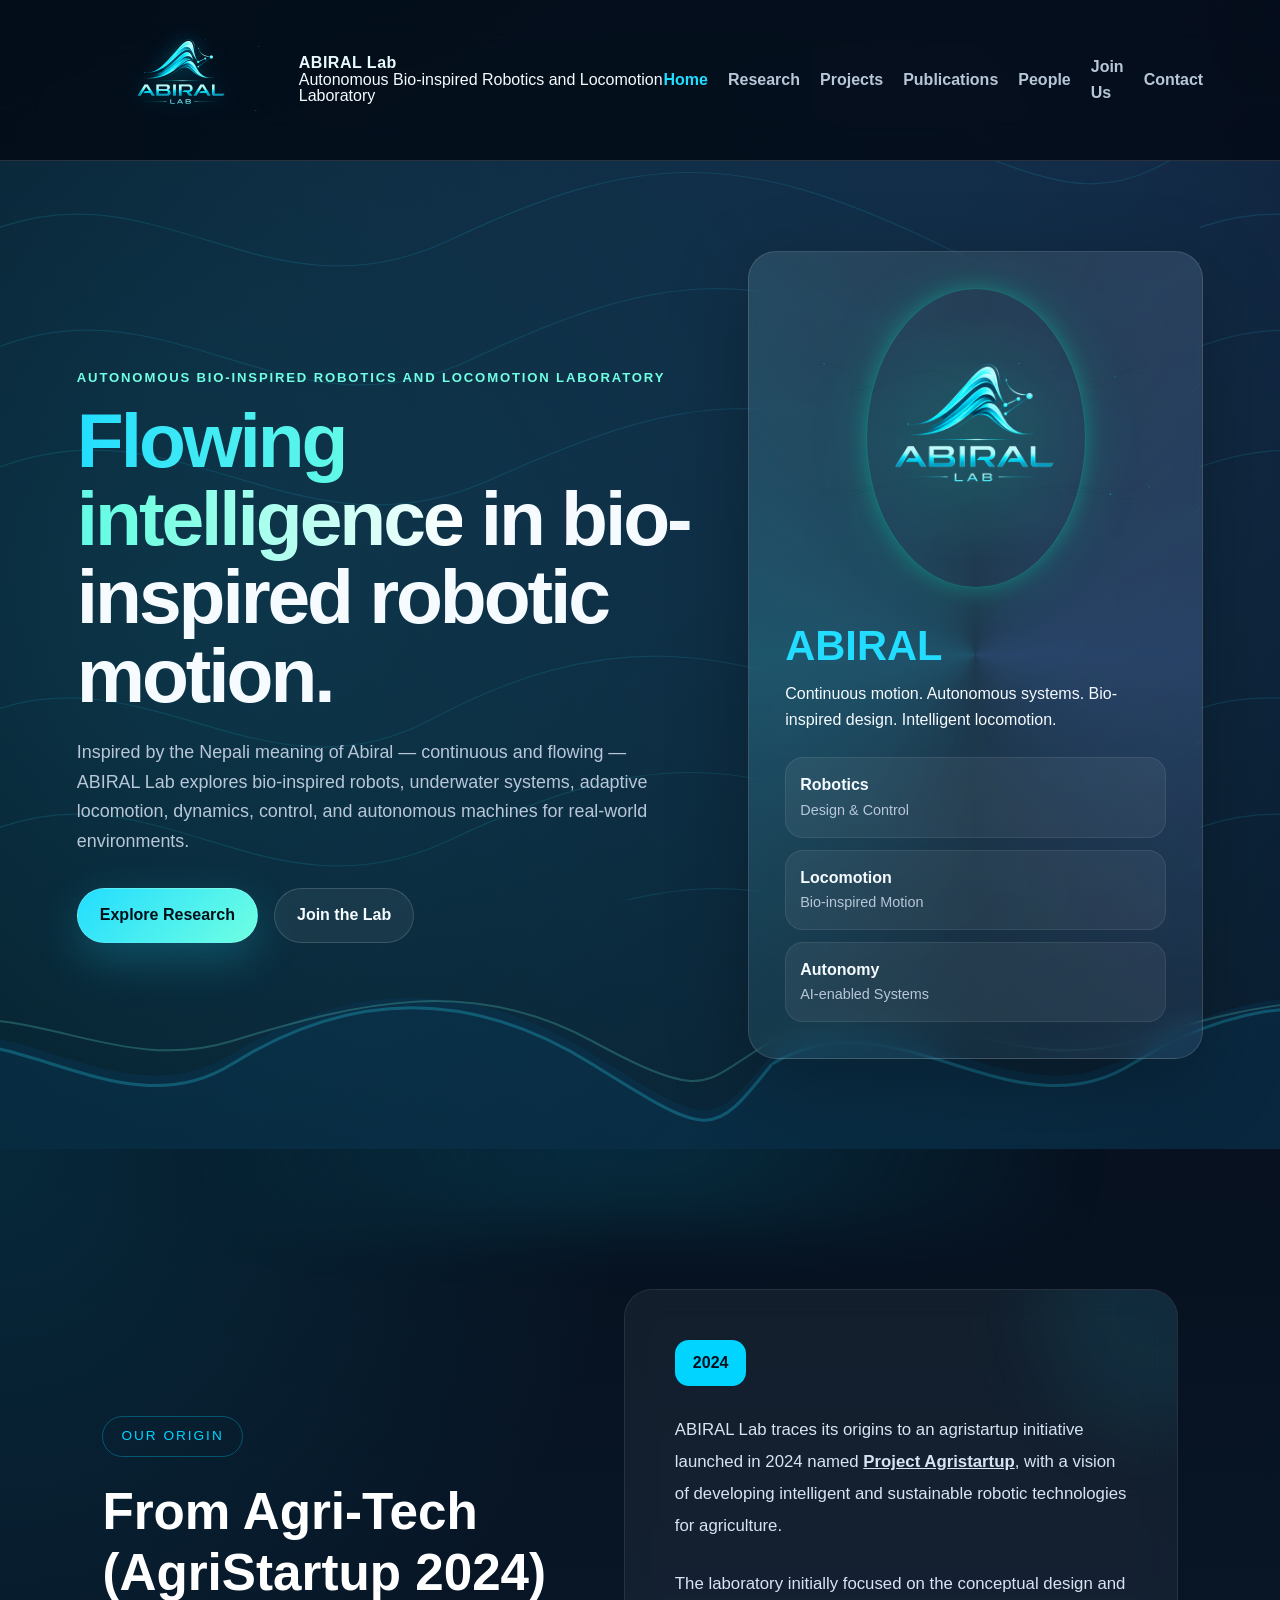
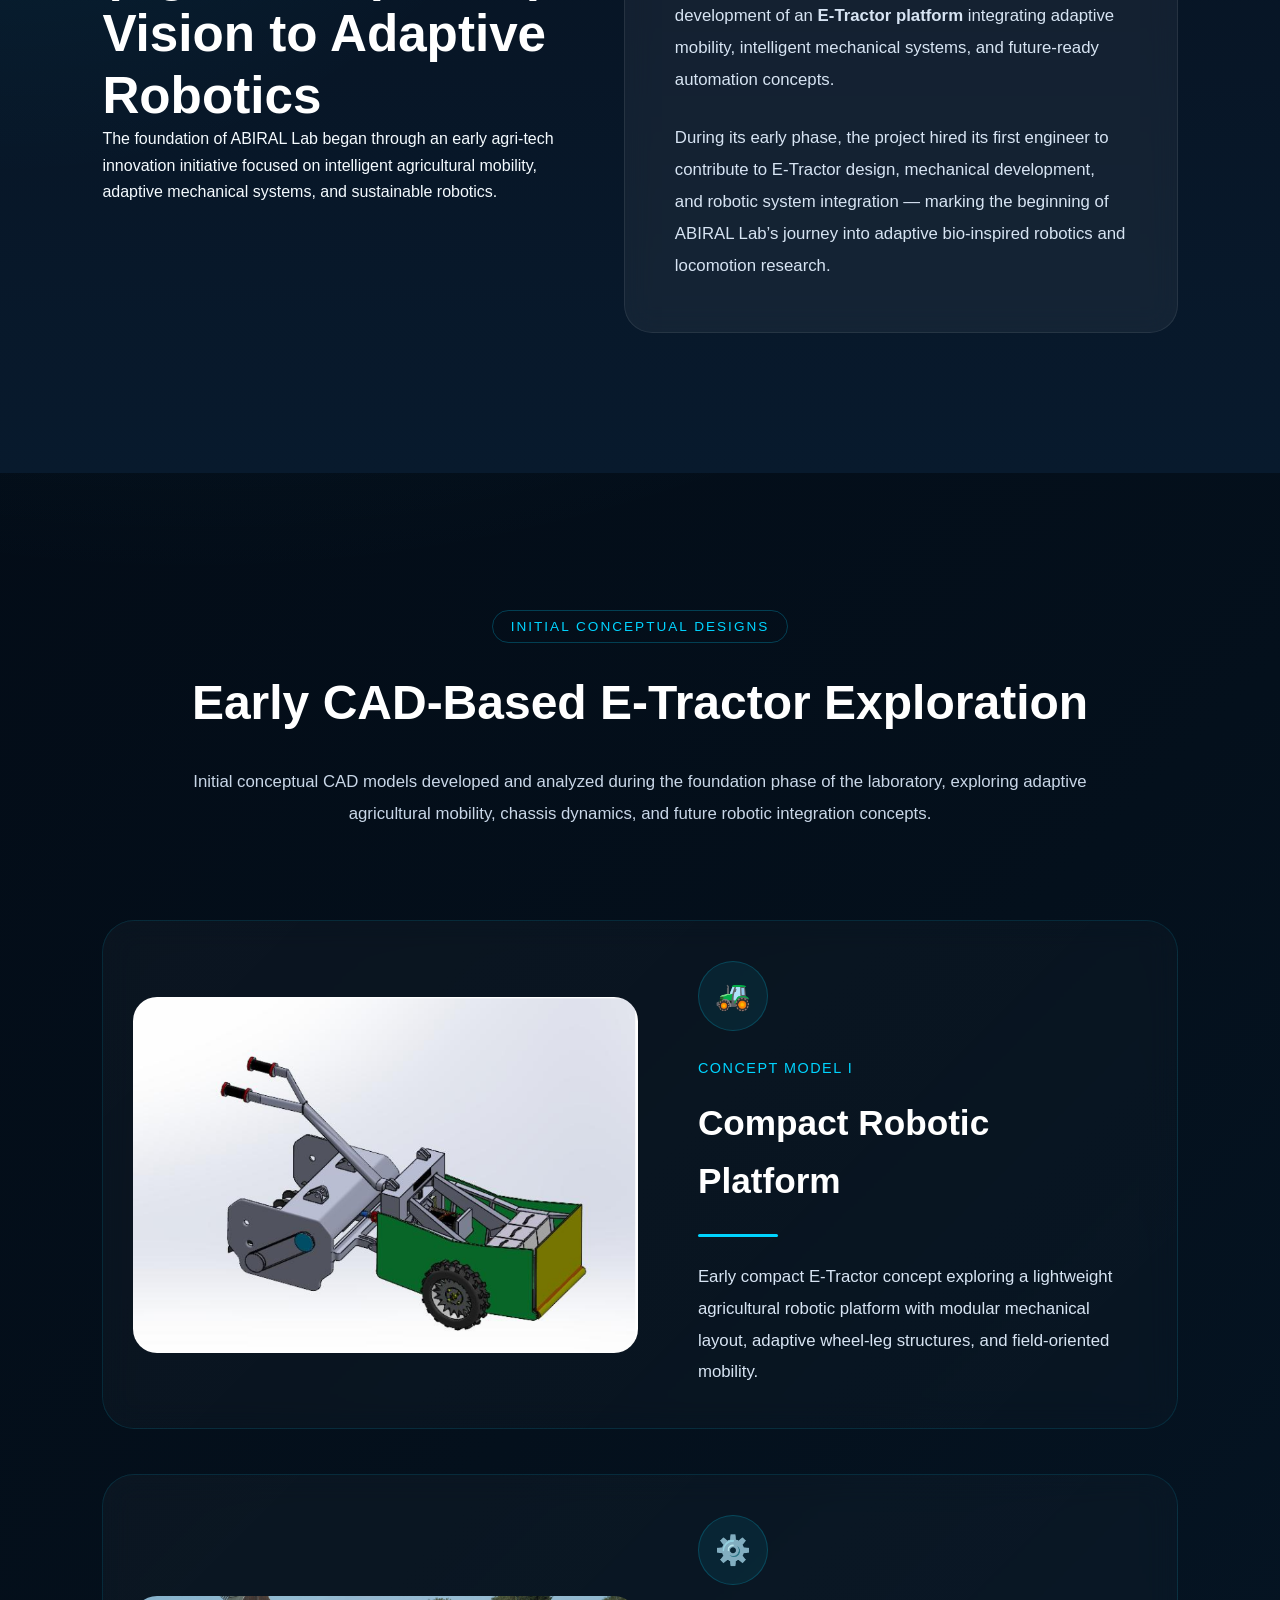
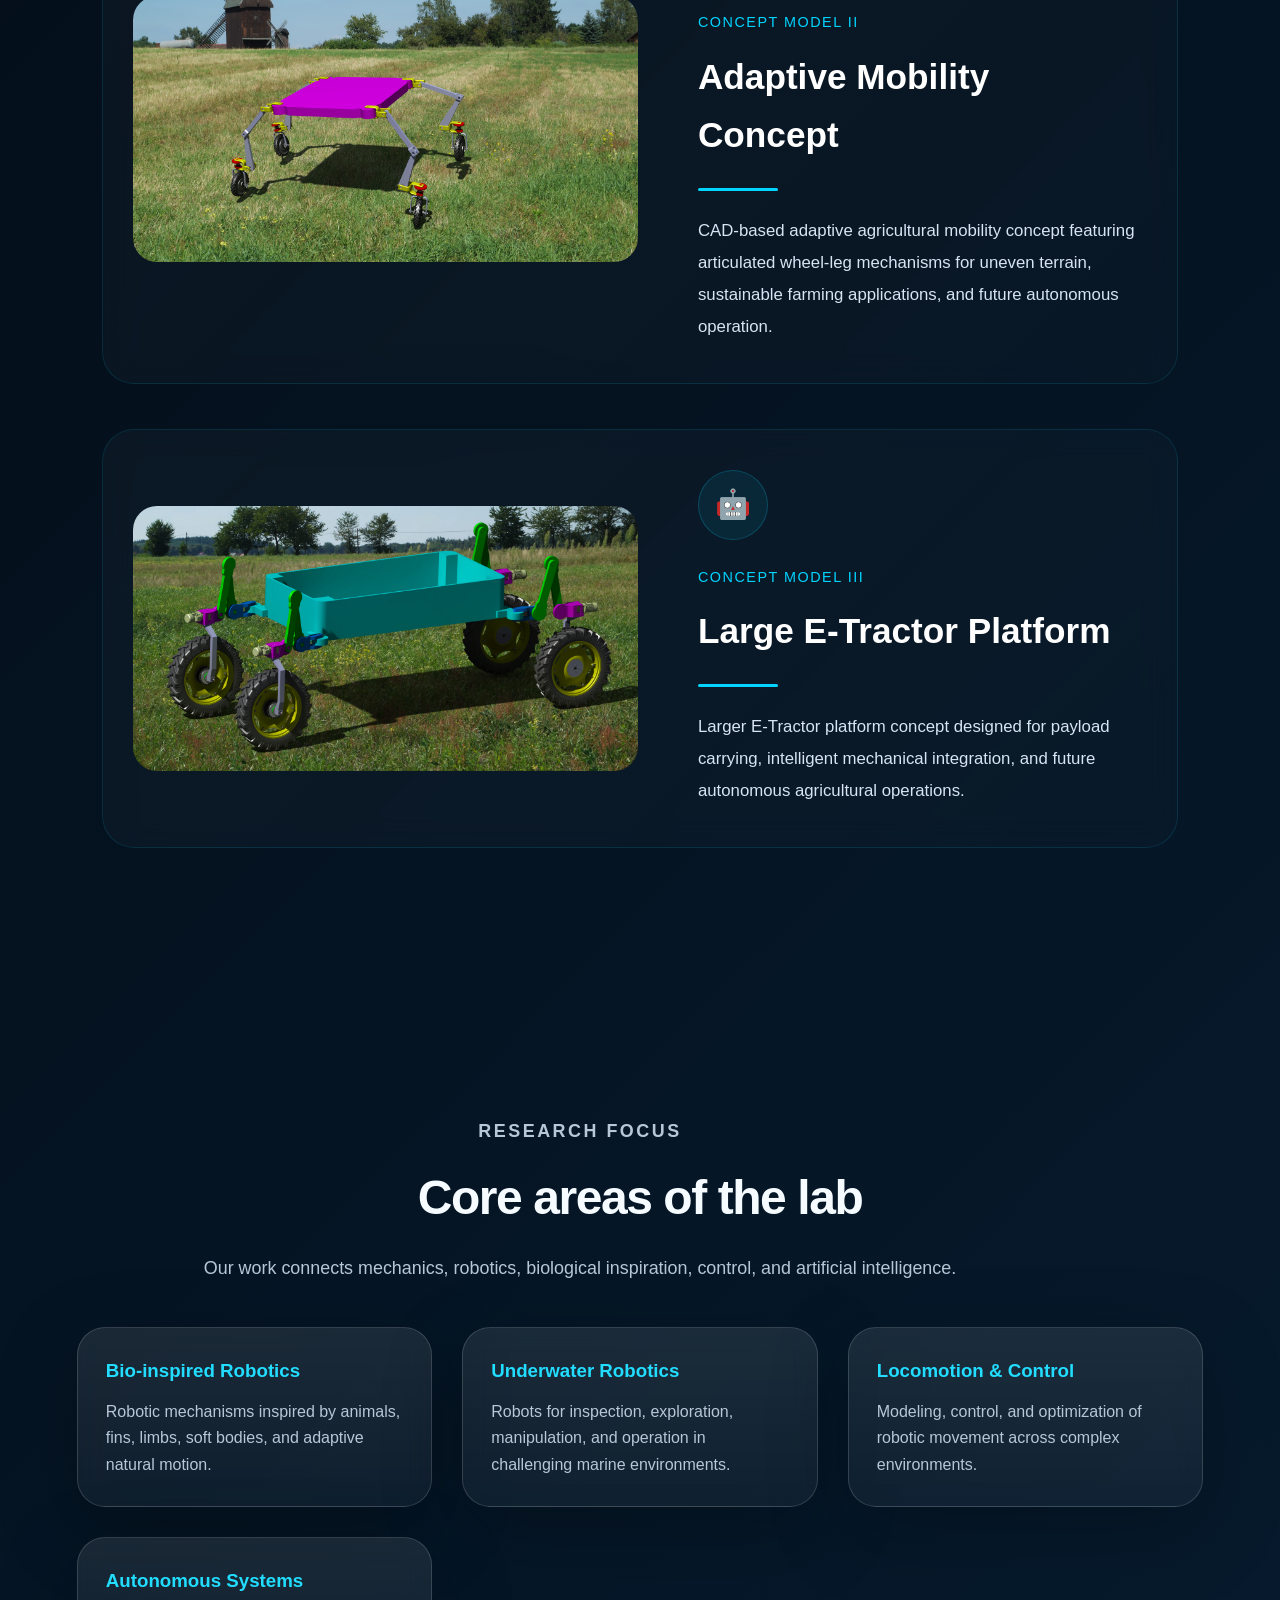
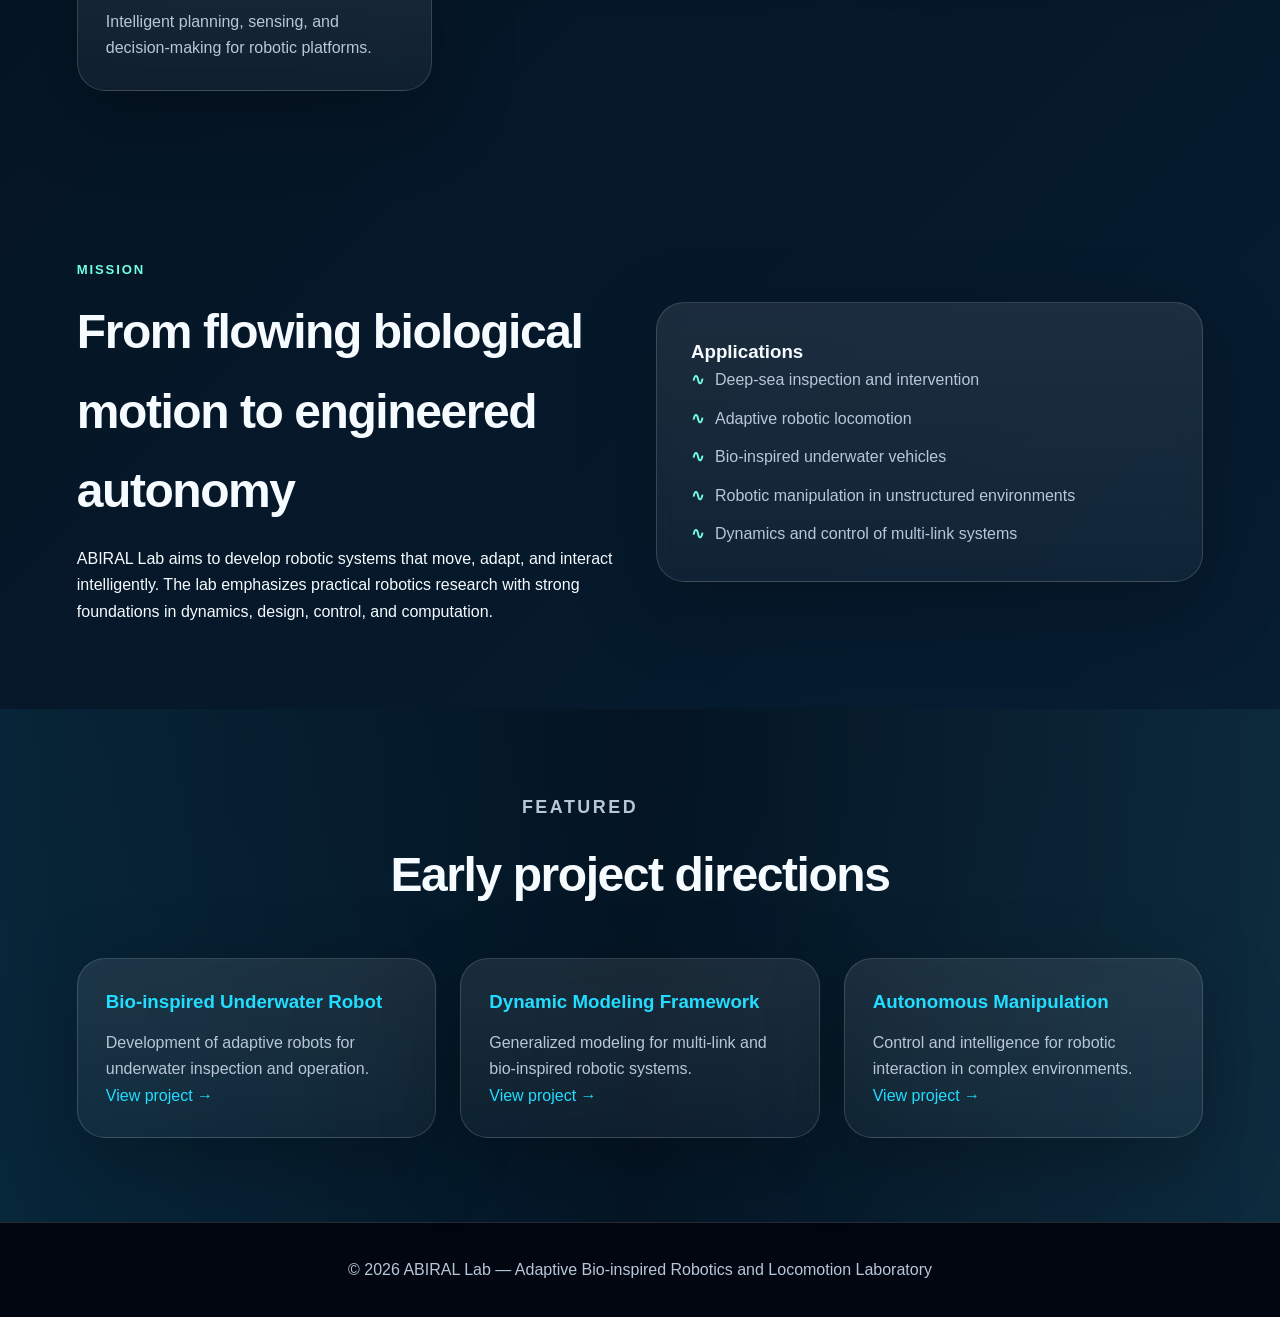
==== commit 2e923b2a: "User added and lab acronym changed." ====
--- a/index.html
+++ b/index.html
@@ -4,7 +4,7 @@
   <meta charset="UTF-8" />
   <meta name="viewport" content="width=device-width, initial-scale=1.0" />
   <meta name="description" content="ABIRAL Lab - Adaptive Bio-inspired Robotics and Locomotion Laboratory." />
-  <title>ABIRAL Lab | Adaptive Bio-inspired Robotics and Locomotion Laboratory</title>
+  <title>ABIRAL Lab | Autonomous Bio-inspired Robotics and Locomotion Laboratory</title>
   <link rel="stylesheet" href="assets/css/style.css" />
 </head>
 <body>
@@ -23,8 +23,11 @@
     >
 
     <span class="brand-info">
-      <strong>ABIRAL Lab</strong>
-      <medium>Adaptive Bio-inspired Robotics and Locomotion Laboratory</medium>
+<strong>ABIRAL Lab</strong>
+
+<medium>
+  Autonomous Bio-inspired Robotics and Locomotion Laboratory
+</medium>
     </span>
 
   </a>
@@ -50,7 +53,7 @@
     <section class="hero">
       <div class="hero-grid">
         <div class="hero-text">
-          <p class="eyebrow">Adaptive Bio-inspired Robotics and Locomotion Laboratory</p>
+          <p class="eyebrow">Autonomous Bio-inspired Robotics and Locomotion Laboratory</p>
           <h1><span>Flowing intelligence</span> in bio-inspired robotic motion.</h1>
           <p class="lead">Inspired by the Nepali meaning of Abiral — continuous and flowing — ABIRAL Lab explores bio-inspired robots, underwater systems, adaptive locomotion, dynamics, control, and autonomous machines for real-world environments.</p>
           <div class="hero-actions">
@@ -58,16 +61,28 @@
             <a class="btn secondary" href="join.html">Join the Lab</a>
           </div>
         </div>
+
+
         <div class="hero-card">
-          <div class="orbit"></div>
+          <div class="orbit">
+  <img
+    src="assets/images/logo.png"
+    alt="ABIRAL Lab Logo"
+    class="orbit-logo"
+  >
+</div>
           <h2>ABIRAL</h2>
-          <p>Continuous motion. Adaptive systems. Bio-inspired design. Intelligent locomotion.</p>
+          <p>Continuous motion. Autonomous systems. Bio-inspired design. Intelligent locomotion.</p>
           <div class="stats">
             <div><strong>Robotics</strong><span>Design & Control</span></div>
             <div><strong>Locomotion</strong><span>Bio-inspired Motion</span></div>
             <div><strong>Autonomy</strong><span>AI-enabled Systems</span></div>
           </div>
         </div>
+		
+		
+		
+		
       </div>
     </section>
 
--- a/assets/css/style.css
+++ b/assets/css/style.css
@@ -1037,4 +1037,59 @@
     font-size: 1.5rem;
   }
 
+}
+
+
+.orbit {
+  width: 220px;
+  height: 300px;
+  margin: 0 auto 1.5rem;
+
+  border-radius: 50%;
+  position: relative;
+
+  display: flex;
+  align-items: center;
+  justify-content: center;
+
+  background:
+    radial-gradient(circle at center,
+    rgba(0,255,200,0.15),
+    transparent 70%);
+
+  border: 1px solid rgba(0,255,200,0.25);
+
+  animation: rotateOrbit 12s linear infinite;
+
+  box-shadow:
+    0 0 20px rgba(0,255,200,0.25),
+    0 0 60px rgba(0,255,200,0.15);
+}
+
+.orbit-logo {
+  width: 350px;
+  height: 250px;
+  object-fit: contain;
+
+  animation: counterRotate 12s linear infinite;
+}
+
+@keyframes rotateOrbit {
+  from {
+    transform: rotate(0deg);
+  }
+
+  to {
+    transform: rotate(360deg);
+  }
+}
+
+@keyframes counterRotate {
+  from {
+    transform: rotate(0deg);
+  }
+
+  to {
+    transform: rotate(-360deg);
+  }
 }
